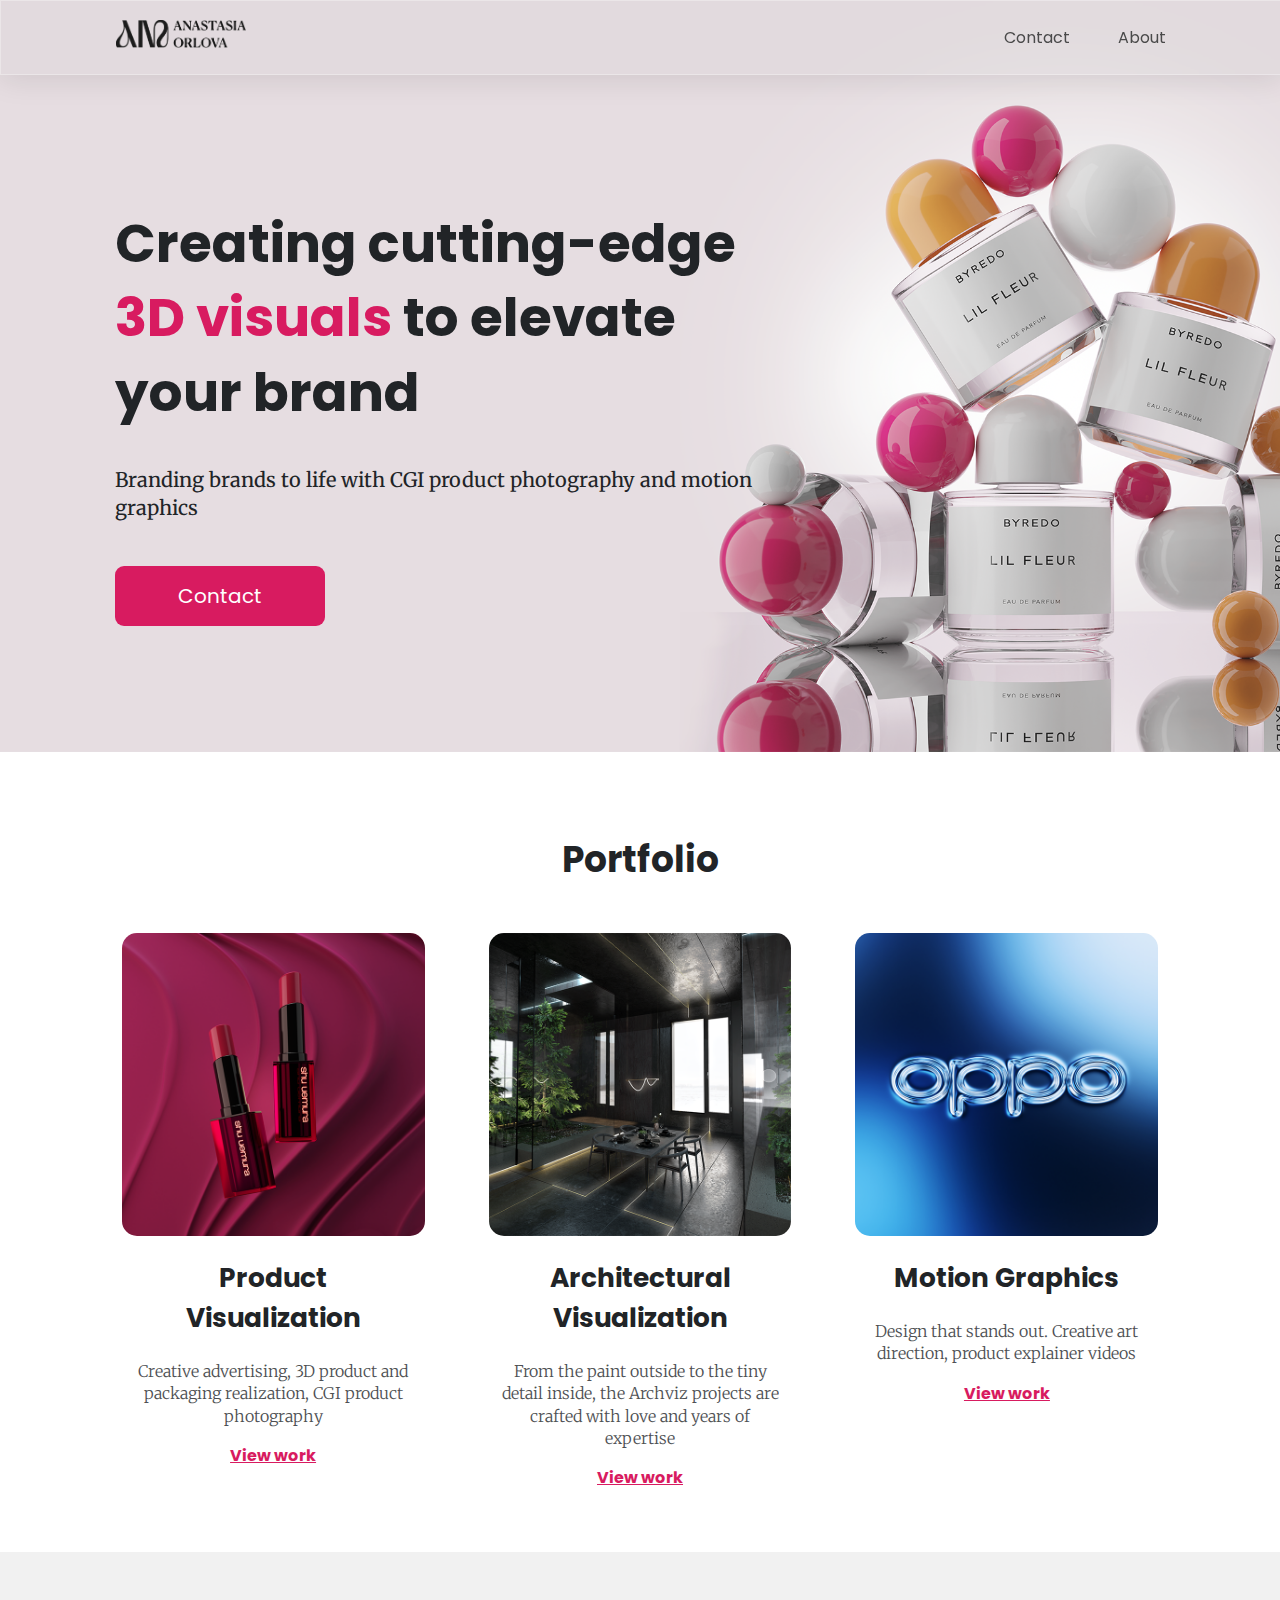
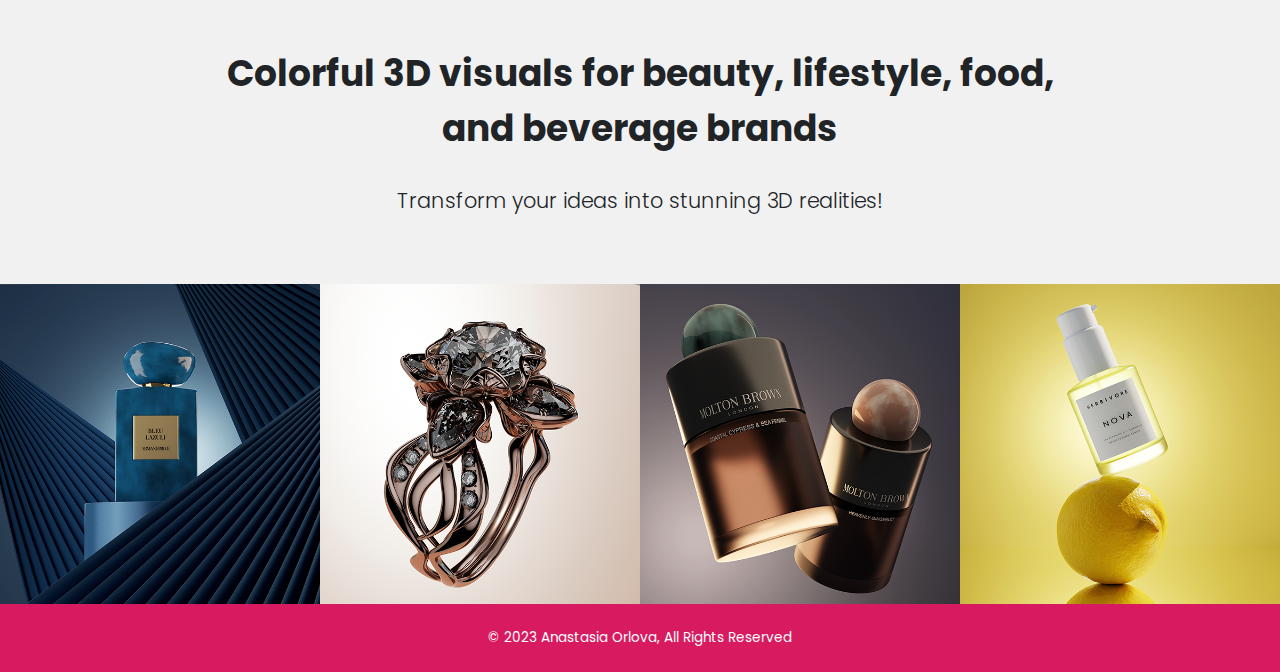
==== index.html @ b0668269 "Update index.html" ====
<!DOCTYPE html>
<html lang='en'>
<head>
  <title>3D Design</title>
  <meta charset="UTF-8">
  <meta name="description" content="3D Visualization Services - Creating selling 3D images for epic brands worldwide ">
  <meta name="keywords" content="3D, visualization, product_photography, CGI, CG, render, 3drender, archviz, design, 3dmodeling, vr, interior">
  <meta name="author" content="Anastasia Orlova">
  <meta name="viewport" content="width=device-width, initial-scale=1.0">
  <meta name="p:domain_verify" content="027a0eb1e0da44b0f646ec8a1334a52b"/>
   <link rel="icon" type="image/x-icon" href="/docs/assets/favicon.png">
  <link href="https://fonts.googleapis.com/css2?family=Poppins:wght@500;600;700;800&display=swap" rel="stylesheet">
  <link href="https://fonts.googleapis.com/css2?family=Merriweather:wght@300&display=swap" rel="stylesheet">
  <link href="https://fonts.googleapis.com/css2?family=Fraunces:wght@700&display=swap" rel="stylesheet">
  <link  rel="stylesheet" type="text/css" href="docs/assets/css/style.css">
</head>
  <!-- Google tag (gtag.js) -->
<script async src="https://www.googletagmanager.com/gtag/js?id=G-5R4CCQQ2V3"></script>
<script>
  window.dataLayer = window.dataLayer || [];
  function gtag(){dataLayer.push(arguments);}
  gtag('js', new Date());

  gtag('config', 'G-5R4CCQQ2V3');
</script>
<body>
  <!-- Header -->
  <header>
    <div class="content">
      <a href="/" class="desktop logo"><img class="logotype" src ="docs/assets/logoana.png"></a>
      <nav class="desktop">
        <ul>
          <li><a href="/contact">Contact</a></li>
          <li><a href="/about">About</a></li>
        </ul>
      </nav>

    </div>
  </header>

  <!-- Main Content -->
  <div class="main-content">

    <!-- Sign Up Section -->
    <div id="sign-up-section" class="banner">
      <div id="sign-up-cta">
        <div class="content center">
          <div class="header">
            <h1 class="striking">Creating cutting-edge <span class = "threed">3D visuals</span> to elevate your brand</h1>
          </div>
          <div class="email">
            <span class="text">
              Branding brands to life with CGI product photography and motion graphics
            </span>
            <a href="/contact">
            <div class="button">Contact</div></a>
          </div>
        </div>
      </div>
    </div>

    <!-- Features Section -->
    <div class="portfolio" id="portfol">
    <h2>Portfolio</h2>
    </div>

    <div id="features-section">
       
      <div class="feature">
        <div class="center">
          <a href="/product-visualization">  
          <div class="image-container">
            <img src="docs/assets/shuuemura_lipstick_cgi_product_photography_render_3d_orlova.png" alt="A CG shot of Shu Uemura lipsticks on abstract wavy background "/>
          </div>
          <div class="content">
            <h2>Product Visualization</h2>
            <h3>Creative advertising, 3D product and packaging realization, CGI product photography</h3>
            <p>View work</p>
          </div></a>
        </div>
      </div>
      <div class="feature">
        <div class="center"> 
          <a href="/architectural-visualization">  
              <div class="image-container">
            <img src="docs/assets/black_dining_room_interior_archviz_3d.png" alt="A 3d visualisation of a dining room in black tones "/>
          </div>
          <div class="content">
            <h2>Architectural Visualization</h2>
            <h3>From the paint outside to the tiny detail inside, the Archviz projects are crafted with love and years of expertise</h3>
            <p>View work</p>
          </div></a>
        </div>
      </div>
      <div class="feature">
        <div class="center">
          <a href="/motion-graphics">
          <div class="image-container">
            <img src="docs/assets/oppo1.png" alt="Oppo logo in blue tones" />
          </div>
          <div class="content">
            <h2>Motion Graphics</h2>
            <h3>Design that stands out. Creative art direction, product explainer videos</h3>
            <p>View work</p>
          </div></a>
        </div>
      </div>
    </div>

    <!-- Filters Section -->
    <div id="filters-section">
      <div class="content center">
        <h2>Colorful 3D visuals for beauty, lifestyle, food, and beverage brands</h2>
        <h3> Transform your ideas into stunning 3D realities!</h3>
      </div>
      <div class="images-container">
        <div class="image-container">
          <img src="docs/assets/blue_theme_3d_visualization_perfume.png" alt="A CG shot of Armani Prive Bleu lazuli perfume on a blue stand surrounded by blue folding fans"/>
        </div>
        <div class="image-container">
          <img src="docs/assets/diamond_ring_3d_modeling_product_visualization.png" alt="A 3d visualization of a flower-shaped diamond ring on a pink background "/>
        </div>
        <div class="image-container">
          <img src="docs/assets/MOLTON_BROWN_3D_beauty_anastasia_orlova_design.png" alt="A CG shot of two Molton Brown perfume bottles "/>
        </div>
        <div class="image-container extra">
          <img src="docs/assets/LEMON.png" />
        </div>
      </div>
    </div>

    <!-- Quotes Section -->
    <div id="quotes-section">
      <div class="content center">
        <span class="quote">“CGI is truly something that could create a brand new product photography Renaissance”</span>
      </div>
    </div>

    <!-- Footer -->
    <footer>
      <div class="content">
        <span class="copyright">© 2023  Anastasia Orlova, All Rights Reserved</span>
      </div>
    </footer>

  </div>
</body>
</html>
---- docs/assets/css/style.css ----
html, body {
    margin: 0 auto;
  max-width: 1920px;
    }

html {
  font-family: "Poppins";
  font-size: 16px;
}

.main-content {
  position: relative;
  top: 0rem; /* To offset for fixed header. */ 
}

.center {
  text-align: center;
}

a {
  text-decoration: none;
}

.button {
  border-radius: 9px;
  background-color:#D81B60;
  color: white;
  transition-property: background-color;
  transition-duration: 500ms;
}

.button:hover {
  color: #212427;
  background-color: white;
  border: 1px solid #212427;
}

.image-container {
  overflow: hidden;
}

.image-container img {
  display: block;
  width: 100%;

}


/* Header */

header {
  position: fixed;
  z-index: 1;
  width: 100%;
  border-bottom: solid 1px #c6c1c1;
  background-color: hsla(0,0%,82%,20%);
  box-shadow: 0 4px 30px rgba(0, 0, 0, 0.1);
  backdrop-filter: blur(5px);
  -webkit-backdrop-filter: blur(5px);
  border: 1px solid rgba(255, 255, 255, 0.3);
}

header .content {
position: relative;
  margin: 0 9%;
  display: flex;
  align-items: center;
  padding: .5rem 0;
}


.logotype {
  width: 130px;
  flex: 1;
 
}
header nav ul {
  display: flex;
  list-style-type: none;
  padding: 0;
}

nav li {
  padding-left: 3rem;
}

nav a {
  vertical-align: center;
  line-height: 1.5;
  font-size: 1rem;
  color: #4a4a4a;
  text-decoration:none;
}



nav li:last-child {
  
}



header .mobile {
  display: none;
}


header .logo {
  flex: 1;
  color: #212427;
  text-decoration: none;
}

/* Sign Up Section */

#sign-up-section {
    display: flex;
    justify-content: left;
    height: 47rem;
    justify-content: left;
    padding-left: 9%;
    background-image: url("../byredo-anastasia-orlova-cgi-3drender-product-photography.png");
    background-position: center;
    background-size: cover;
    background-repeat: no-repeat;
    position: relative;
    isolation: isolate;
  }

  #sign-up-section::after {
    content: '';
    position: absolute;
    background: white;
    inset: 0;
    z-index: -1;
    opacity: .1;
  }
  
  #sign-up-cta {
    position: relative;
    top: 171px;
    padding: 0 auto;
    
   
   
  }
  
  #sign-up-cta .content {
    width: 60%;
    font-family: "Poppins";
    font-size: 1.25rem;
    line-height: 1.4;
    color:#212427;
    margin: 0 ;
    padding: 0;
    text-align: left;
  }
  
  #sign-up-cta h1 {
    font-weight: 700;
    font-size: 3.325rem;
  }
  
  #sign-up-cta h2 {
    font-size: 2.25rem;
  }
  
  
  #sign-up-cta .button {
      width: 30%;
      height: 2.75rem;
      margin-left: 0;
      margin-right: auto;
      margin-top: 2.75rem;
      padding-top: 1rem;
      text-align: center;
      
  }
  .text {
    font-family: Merriweather;
  }
   
    #sign-up-cta .threed {
    color: #D81B60; 
  }
  
  

/* Features Section */


.portfolio h2 {
    margin-top: 5rem;
    margin-bottom: 0;
    text-align: center;
    font-size: 2.25rem;
    font-weight: bold;
    color: #212427
   }
   

#features-section {
    
    display: flex;
    flex-wrap: wrap;
    justify-content: space-between;
    padding: 1rem 7%;
    background-color: white;
}

.feature {
  flex: 1;
  padding: 20px;
  margin: 10px 12px;
  background-color: white;
}

.feature .image-container {
    height: 65%;
    border-radius: 15px;
    margin: 0 auto;
    transition: 500ms;
  }
  .feature .image-container:hover  {
    transform: scale(1.05);
}

.feature .content {
  padding: 0px 10px;
}

.feature p {
  text-align: center;
  color: #D81B60;
  font-weight: bold;
  text-decoration: underline;
}

.feature h2 {
    padding-bottom: 0;
    font-size: 1.65rem;
    font-weight: bold;
    color:#212427;
    transition-property: length;
    transition-duration: 1s;
    transition-delay: 500ms;
  }

.feature h3 {
  font-family: Merriweather;
  font-size: 1rem;
  line-height: 1.4;
  font-weight: 300;
  color: #212427;
  opacity: 0.8;
}



/* Filters Section */

#filters-section {
  padding: 4rem 0 0;
  background-color: hsla(0,0%,82%,30%);
}

#filters-section .content {
  padding: 0;
  margin-bottom: 5rem;
  width: 70%;
  text-align: center;
  margin: 0 auto;
  padding-bottom: 3rem;
}

#filters-section .content h2 {
  font-size: 2.25rem;
  font-weight: bold;
  color: #212427;
}

#filters-section .content h3 {
  font-size: 1.3rem;
  line-height: 1.4;
  font-weight: 300;
  color: #212427;
}

#filters-section .images-container {
  display: flex;
  max-width: 100%;
  padding: 0;
  pointer-events: none;
}




/* Quotes Section */

#quotes-section {
    display: none;
  background-color: white;
}

#quotes-section .content {
  display: flex;
  align-items: center;
  justify-content: center;
  padding: 5rem 1.5rem;
}

#quotes-section .quote {
  
  font-family: "Merriweather";
  font-size: 1.5rem;
  line-height: 1.1;
  font-style: none;
  color: #191714;
}

#quotes-section .quote-citation {
  height: 1.875rem;
}




/* Footer */

footer {
  background-color:#D81B60;
  padding: 1.5rem 2rem;
}

footer .content {
  color:white;
  display: flex;
  text-align: center;
  font-size: .85rem;
}

footer .copyright {
  flex-grow: 1;
}

@media only screen and (max-width: 1024px) {
  #sign-up-cta h1 {
    font-size: 2.8rem;
  }
}


@media only screen and (max-width: 895px)  {

   
  
    
        #sign-up-section {
            
            height: 38rem;
            justify-content: left;
            padding: 0 2.65rem;
          }
        
          #sign-up-cta .button {
            font-size: 1rem;
            width: 45%;
         
          }

          #sign-up-cta {
            top: 120px;
          }
          #sign-up-cta .content {
            width: 100%;
            max-width: 500px;
            text-align: left;
                margin: 0 auto;
          }
        
        
          #sign-up-cta h1 {
            font-size: 2.8rem;
          }
        
          #sign-up-cta h2 {
            font-size: 2.25rem;
          }
        
          .portfolio h2 {
            
           }
  #features-section {
    padding: 1.75rem 0;
    height: auto;
    flex-direction: column; 
  }

  .feature {
    margin: 0px 2rem;
    
  }

  .feature h2 {
    
    font-size: 1.65rem;
    line-height: 1.3;
  }

  .feature h3 {
    font-size: 1rem;
    padding-bottom: 2.2rem;
  }

  #quotes-section .content {
    padding: 3rem 3rem;
  }
  #quotes-section .quote {
    font-size: 1.5rem;
    line-height: 1.4;
}
}

@media only screen and (max-width: 600px) {


    #sign-up-section {
        height: 38rem;
        justify-content: center;
        background-position: 72%;
    position: relative;
    isolation: isolate;
  }
  #sign-up-section::after {
    content: '';
    position: absolute;
    background: white;
    inset: 0;
    z-index: -1;
    opacity: .4;
  }

      #sign-up-cta {
        top: 140px;
      }
    
      #sign-up-cta h1 {
        font-size: 2.45rem;
      }
    
      #sign-up-cta h2 {
        font-size: 2rem;
      }
      .portfolio h2 {
        display: none;
       }
  #features-section {
    flex-flow: column;
    padding: 0;
  }

  .feature {
    margin:0;
    padding: 0 2.65rem;
    
  }
    .feature p {
    color: #212427;
    padding: 10px;
    border: 1px solid #212427;
    border-radius: 9px;
    margin: 0 auto 4rem;
    text-decoration: none;
  }

  .feature .content {
    padding: 0;
  }
  .feature h2 {
    padding-top: 0;
    margin-bottom: 0.7rem;
    font-size: 1.65rem;
    line-height: 1.3;
  }

  .feature h3 {
    font-size: 1rem;
     margin: 0;
    padding-bottom: 1.5rem;
  }

  #features-section {
    margin-top: 2.65rem;
      }

  #filters-section {
    padding: 2.5rem 0 0 0;
  }

  #filters-section .content {
    margin: 0 auto;
  }

  #filters-section .content h2 {
     font-size: 1.65rem;
    line-height: 1.4;
    font-weight: 700;
  }

  #filters-section .content h3 {
    font-size: 1rem;
   
  }

  #filters-section .images-container {
    padding: 0;
  }

  #filters-section .extra {
    display: none;
  }

  #quotes-section .content {
    flex-flow: column;
    padding: 3rem 2.65rem;
  }

  #quotes-section .quote {
    font-size: 1.2rem;
    line-height: 1.4;
  }

  #quotes-section .quote-citation {
    display: block;
    padding-top: 1rem;
    margin: auto;
  }

  footer .content {
    font-size: .625rem;
  }
}

@media only screen and (max-width: 500px) {
  header .logo {
    font-size: 0.75rem;
  }
  nav a {
    font-size: 0.75rem;
  }

  .main-content {
    position: relative; 
  }

  #sign-up-cta {
  top: 110px;
  }
 
#sign-up-section {
    height: 43rem;
    justify-content: center;
    padding: 0 2.65rem;
    background-position: 35%;
    position: relative;
    isolation: isolate;
  }
  #sign-up-section::after {
    content: '';
    position: absolute;
    background: white;
    inset: 0;
    z-index: -1;
    opacity: .3;
  }

  #sign-up-cta .button {
    font-size: 1rem;
    width: 100%;
      height: 2.45rem;
  }
  #sign-up-cta .content {
    width: 100%;
    text-align: left;
    margin: 0 auto;
  }

 
}


@media only screen and (max-width: 895px) {
  nav li:last-child {
    display: block;
  }

}


@media only screen and (max-width: 372px) {
    #sign-up-cta {
        top: 90px;
        }
        #sign-up-cta h1 {
            font-size: 2.45rem;
          }
          #sign-up-cta h2 {
            font-size: 1.5rem;
          }
        
}
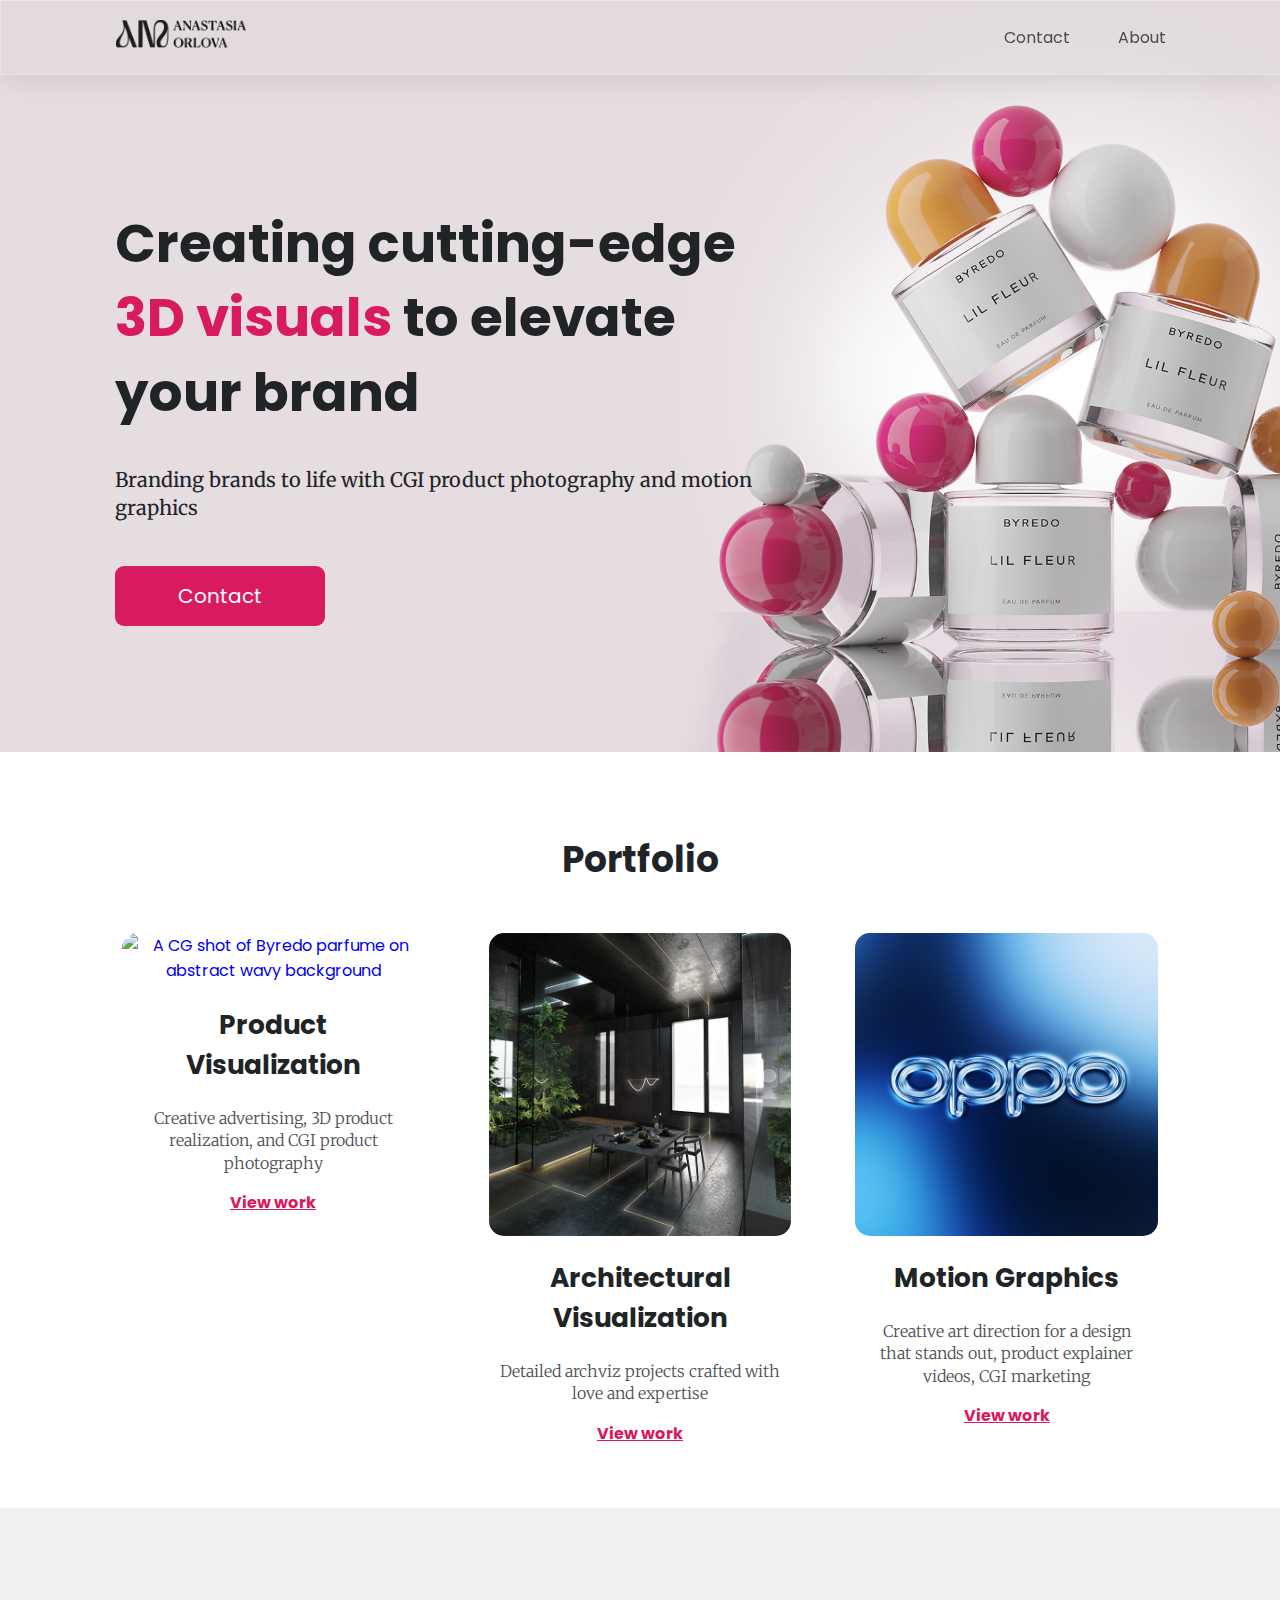
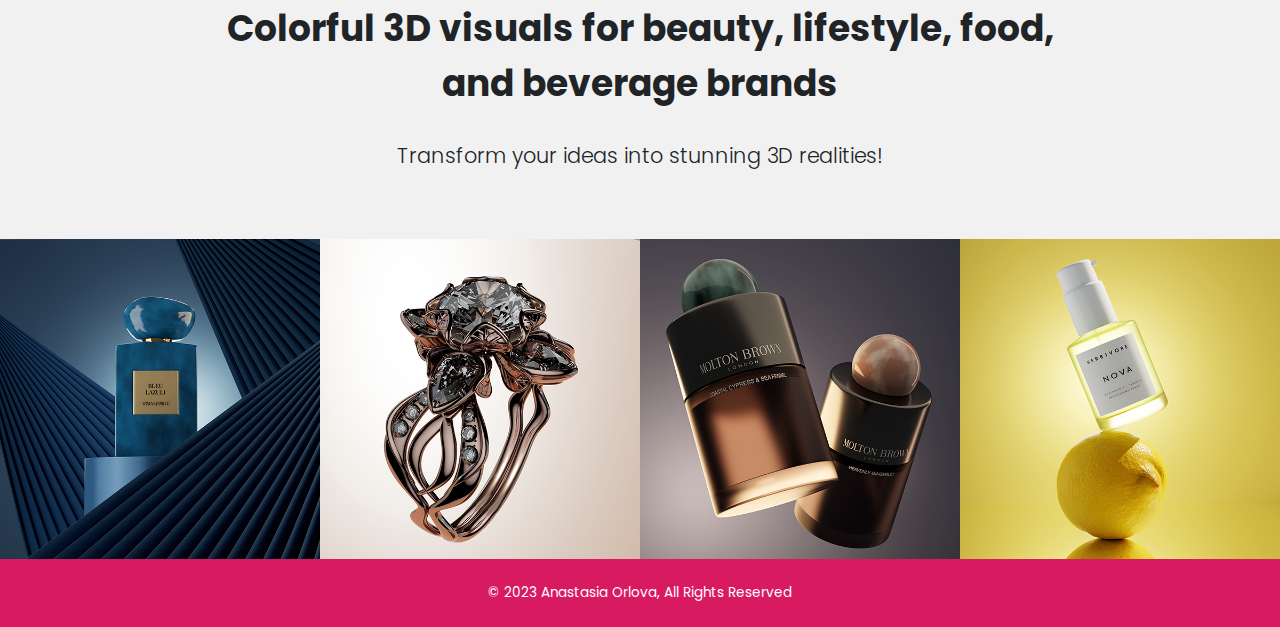
==== commit 1189ad1a: "Update index.html" ====
--- a/index.html
+++ b/index.html
@@ -71,11 +71,11 @@
         <div class="center">
           <a href="/product-visualization">  
           <div class="image-container">
-            <img src="docs/assets/shuuemura_lipstick_cgi_product_photography_render_3d_orlova.png" alt="A CG shot of Shu Uemura lipsticks on abstract wavy background "/>
+            <img src="docs/assets/byredo3d.png" alt="A CG shot of Byredo parfume on abstract wavy background "/>
           </div>
           <div class="content">
             <h2>Product Visualization</h2>
-            <h3>Creative advertising, 3D product and packaging realization, CGI product photography</h3>
+            <h3>Creative advertising, 3D product realization, and CGI product photography</h3>
             <p>View work</p>
           </div></a>
         </div>
@@ -88,7 +88,7 @@
           </div>
           <div class="content">
             <h2>Architectural Visualization</h2>
-            <h3>From the paint outside to the tiny detail inside, the Archviz projects are crafted with love and years of expertise</h3>
+            <h3>Detailed archviz projects crafted with love and expertise</h3>
             <p>View work</p>
           </div></a>
         </div>
@@ -101,7 +101,7 @@
           </div>
           <div class="content">
             <h2>Motion Graphics</h2>
-            <h3>Design that stands out. Creative art direction, product explainer videos</h3>
+            <h3>Creative art direction for a design that stands out, product explainer videos, CGI marketing </h3>
             <p>View work</p>
           </div></a>
         </div>
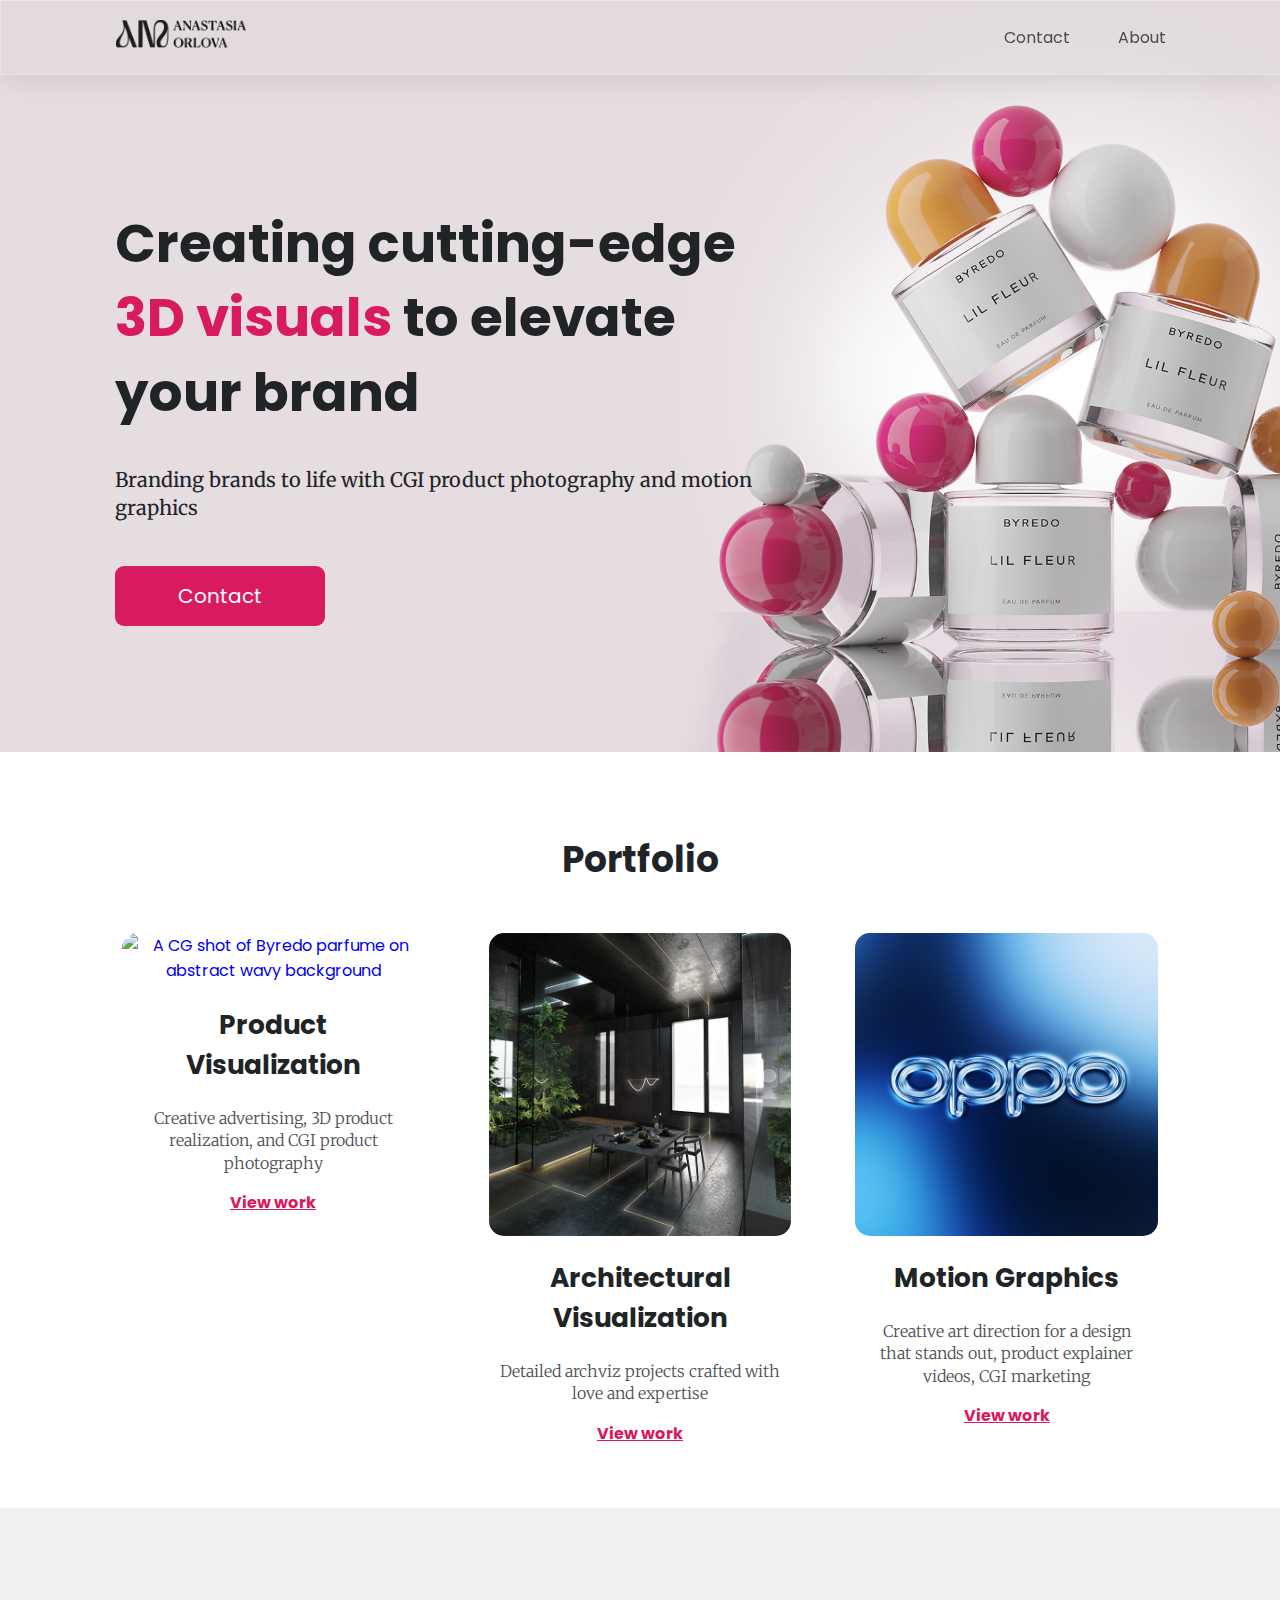
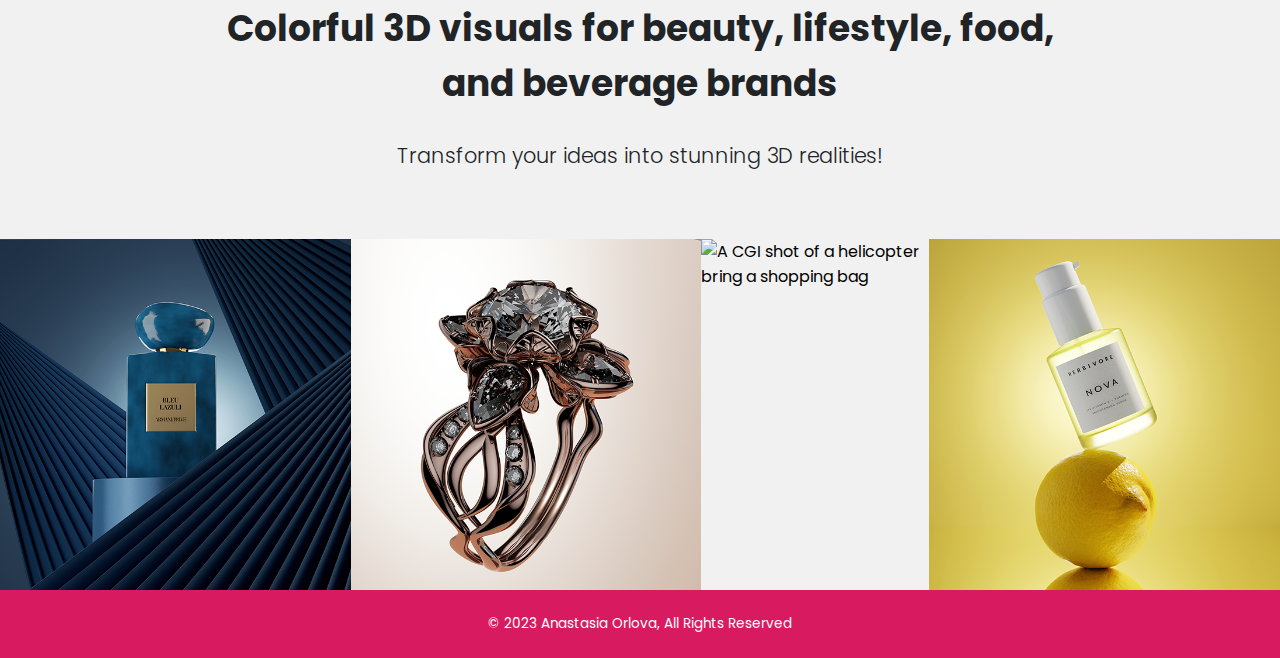
==== commit fe2992b9: "Update index.html" ====
--- a/index.html
+++ b/index.html
@@ -122,7 +122,7 @@
           <img src="docs/assets/diamond_ring_3d_modeling_product_visualization.png" alt="A 3d visualization of a flower-shaped diamond ring on a pink background "/>
         </div>
         <div class="image-container">
-          <img src="docs/assets/MOLTON_BROWN_3D_beauty_anastasia_orlova_design.png" alt="A CG shot of two Molton Brown perfume bottles "/>
+          <img src="docs/assets/final-varudai-1080px.png" alt="A CGI shot of a helicopter bring a shopping bag "/>
         </div>
         <div class="image-container extra">
           <img src="docs/assets/LEMON.png" />
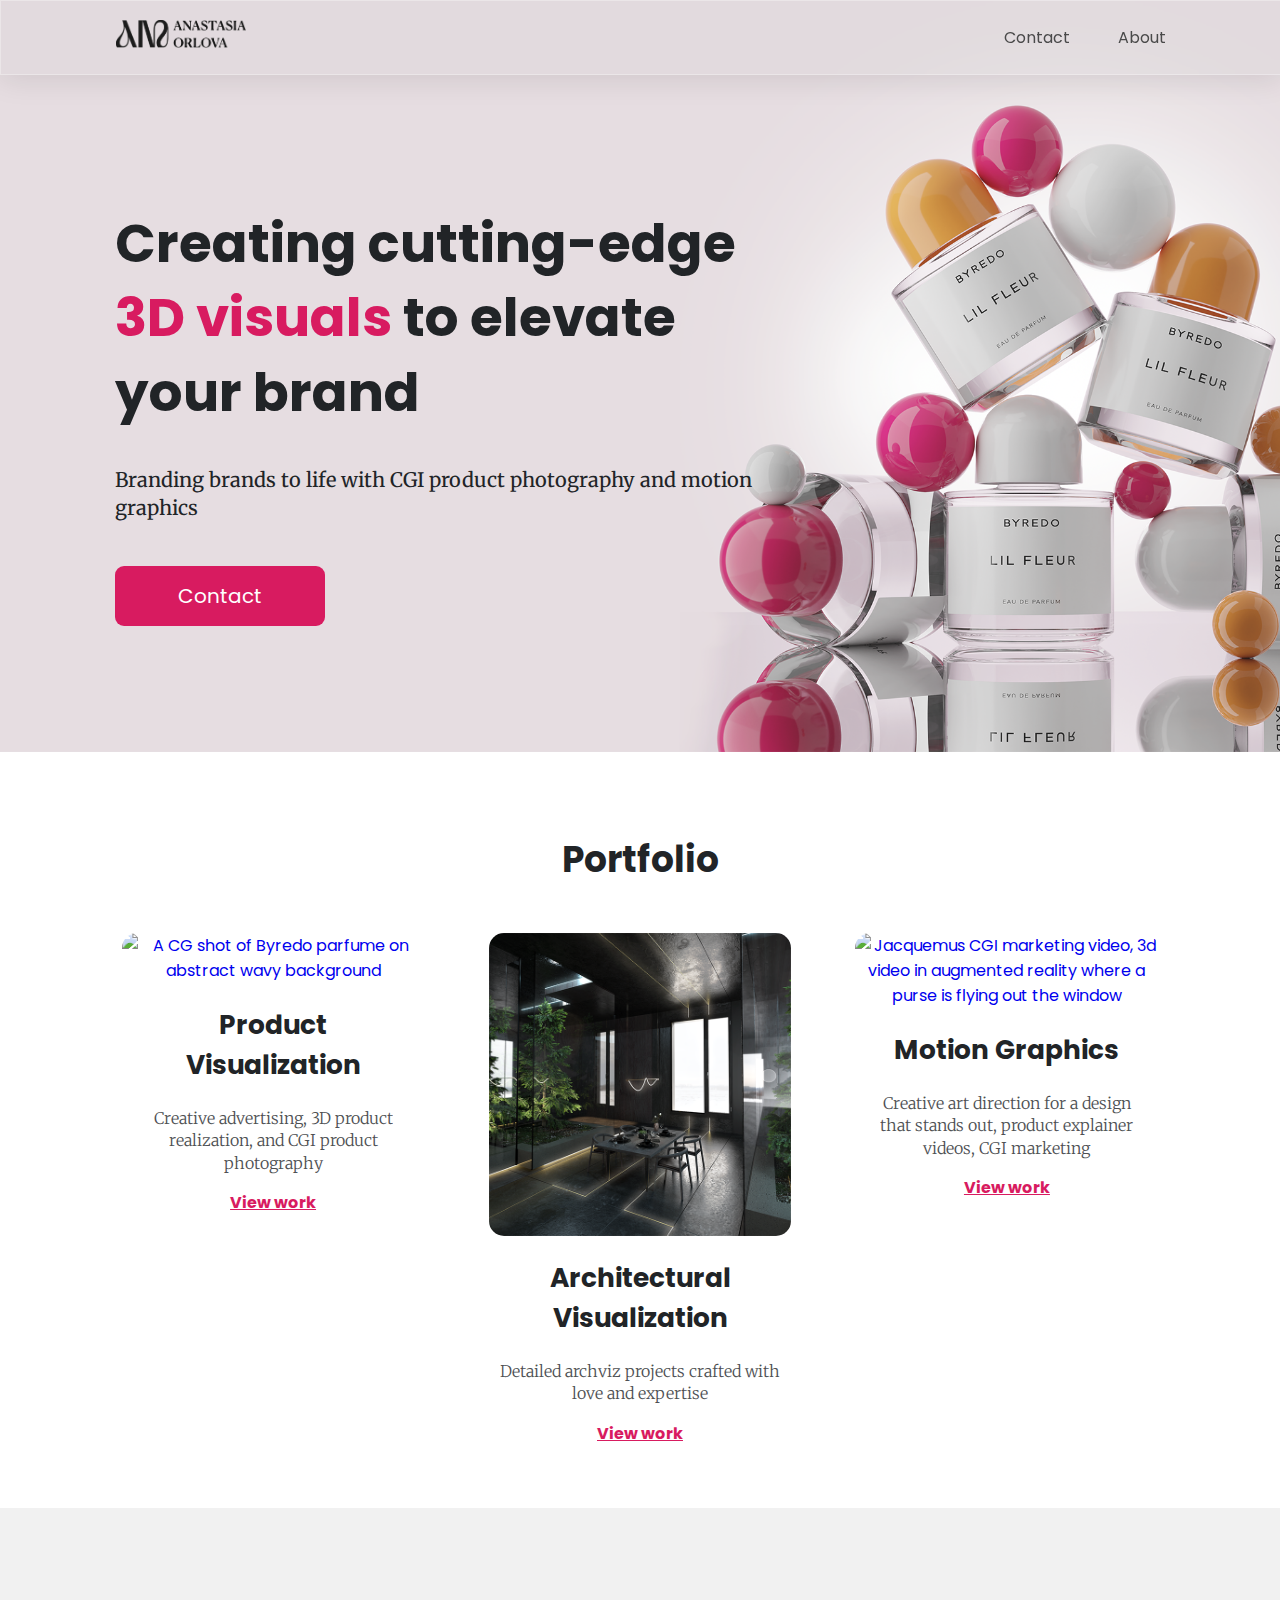
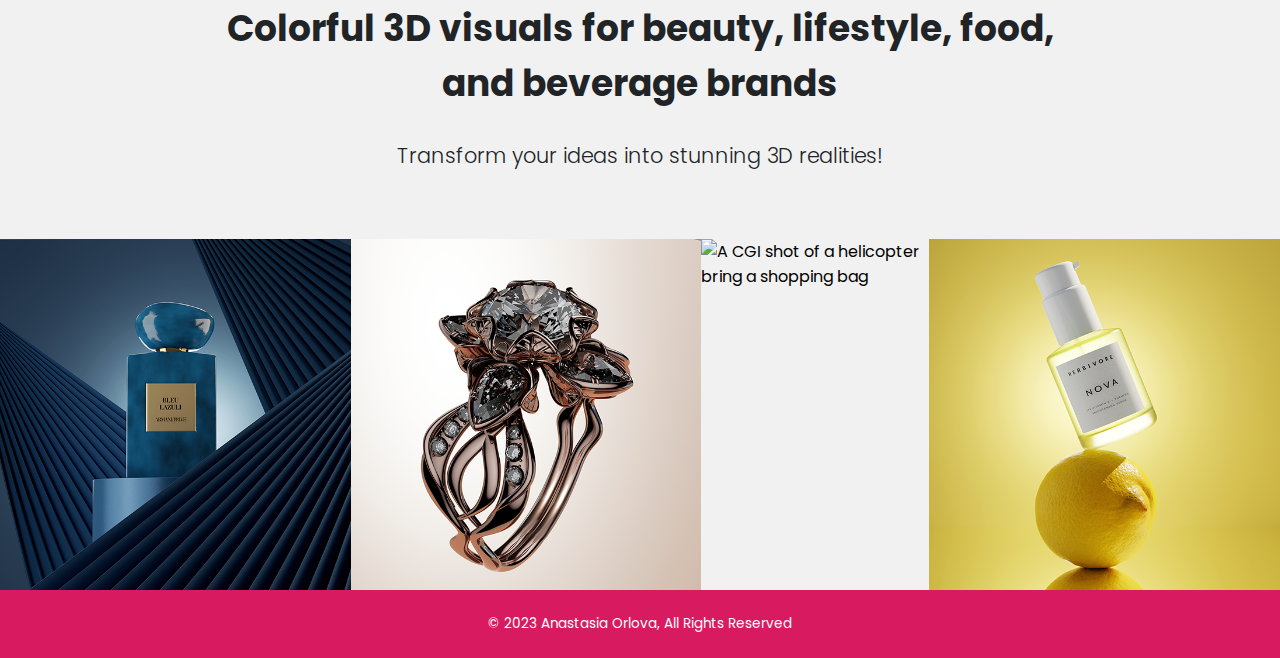
==== commit 3ee7d1ca: "Update index.html" ====
--- a/index.html
+++ b/index.html
@@ -97,7 +97,7 @@
         <div class="center">
           <a href="/motion-graphics">
           <div class="image-container">
-            <img src="docs/assets/oppo1.png" alt="Oppo logo in blue tones" />
+            <img src="docs/assets/JACQ-cgi.png" alt="Jacquemus CGI marketing video, 3d video in augmented reality where a purse is flying out the window" />
           </div>
           <div class="content">
             <h2>Motion Graphics</h2>
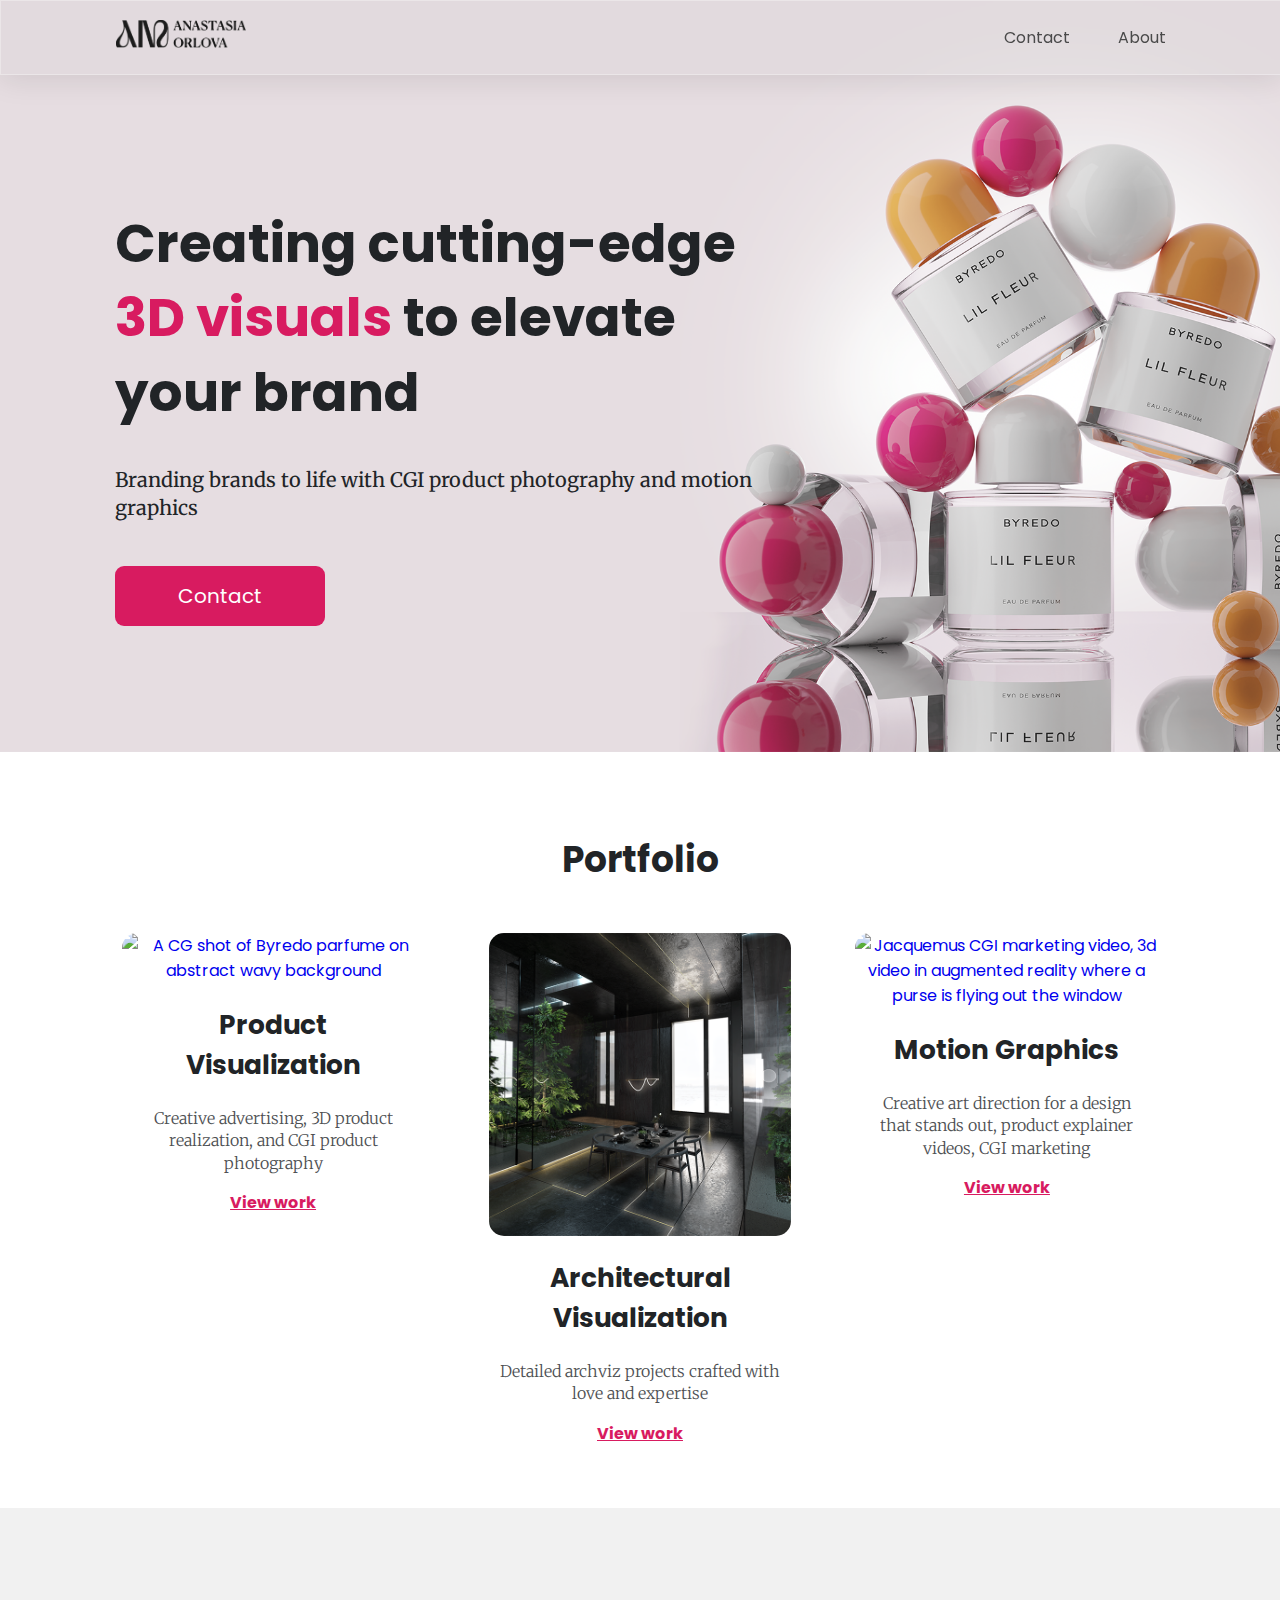
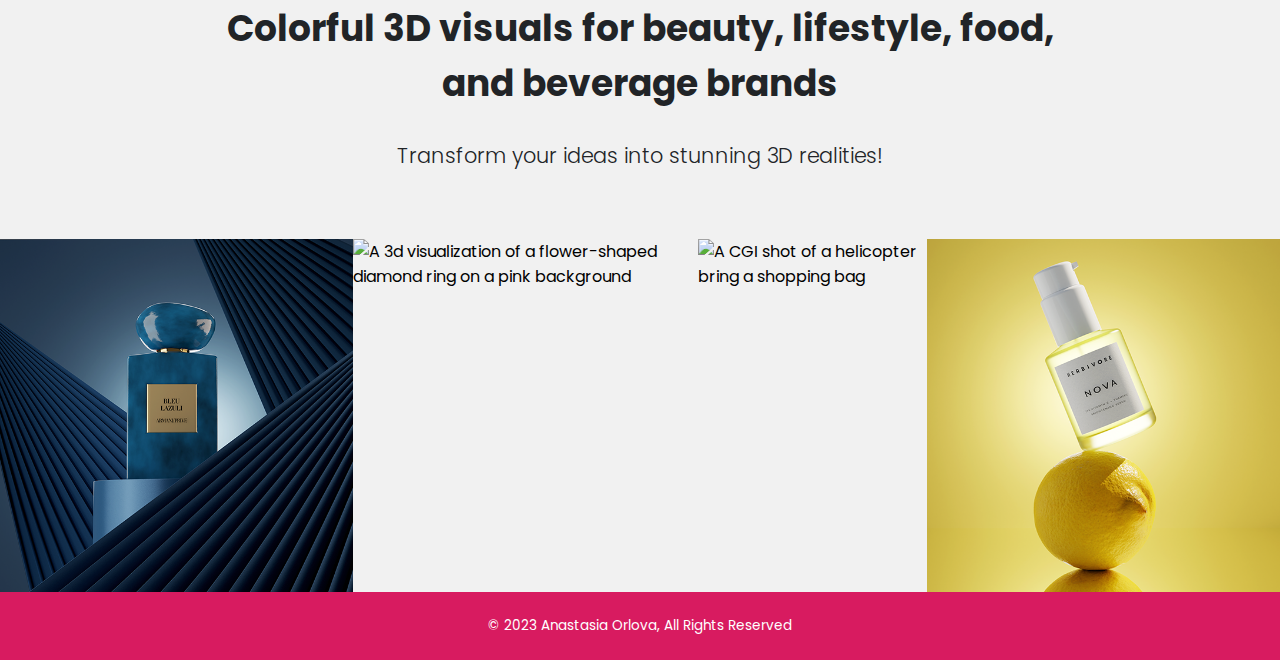
==== commit 1701814c: "Update index.html" ====
--- a/index.html
+++ b/index.html
@@ -97,7 +97,7 @@
         <div class="center">
           <a href="/motion-graphics">
           <div class="image-container">
-            <img src="docs/assets/JACQ-cgi.png" alt="Jacquemus CGI marketing video, 3d video in augmented reality where a purse is flying out the window" />
+            <img src="docs/assets/JACQ-cgi.jpg" alt="Jacquemus CGI marketing video, 3d video in augmented reality where a purse is flying out the window" />
           </div>
           <div class="content">
             <h2>Motion Graphics</h2>
@@ -119,10 +119,10 @@
           <img src="docs/assets/blue_theme_3d_visualization_perfume.png" alt="A CG shot of Armani Prive Bleu lazuli perfume on a blue stand surrounded by blue folding fans"/>
         </div>
         <div class="image-container">
-          <img src="docs/assets/diamond_ring_3d_modeling_product_visualization.png" alt="A 3d visualization of a flower-shaped diamond ring on a pink background "/>
+          <img src="docs/assets/pendant-3d-rendering.png" alt="A 3d visualization of a flower-shaped diamond ring on a pink background "/>
         </div>
         <div class="image-container">
-          <img src="docs/assets/final-varudai-1080px.png" alt="A CGI shot of a helicopter bring a shopping bag "/>
+          <img src="docs/assets/final-varudai600.png" alt="A CGI shot of a helicopter bring a shopping bag "/>
         </div>
         <div class="image-container extra">
           <img src="docs/assets/LEMON.png" />
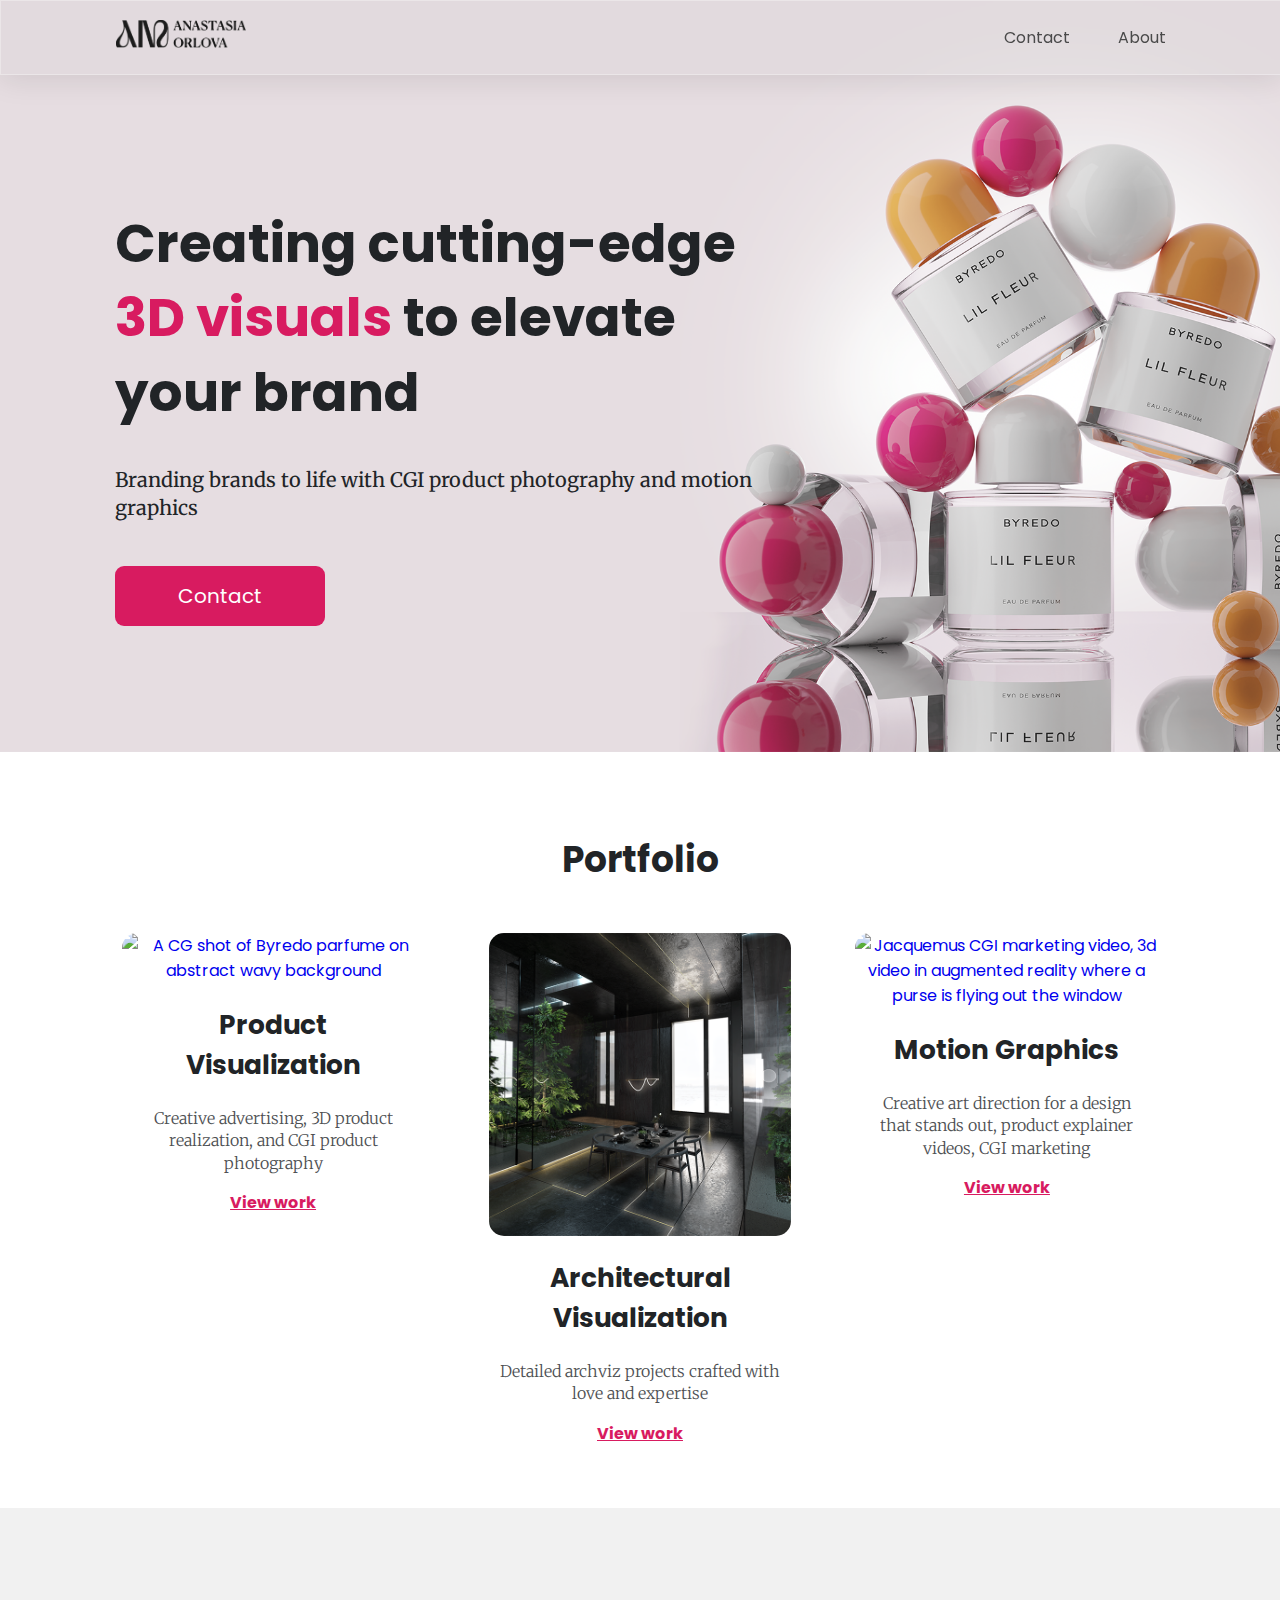
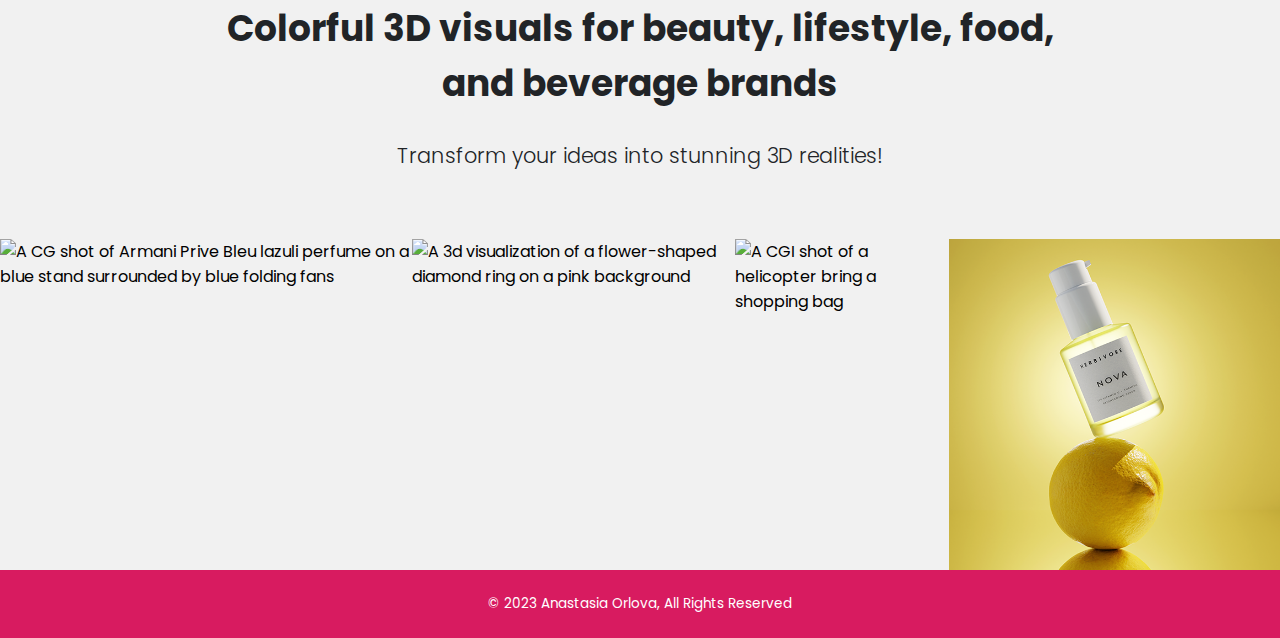
==== commit 4b445296: "Update index.html" ====
--- a/index.html
+++ b/index.html
@@ -116,7 +116,7 @@
       </div>
       <div class="images-container">
         <div class="image-container">
-          <img src="docs/assets/blue_theme_3d_visualization_perfume.png" alt="A CG shot of Armani Prive Bleu lazuli perfume on a blue stand surrounded by blue folding fans"/>
+          <img src="docs/assets/LANEIGE-berry-cgi-600.png" alt="A CG shot of Armani Prive Bleu lazuli perfume on a blue stand surrounded by blue folding fans"/>
         </div>
         <div class="image-container">
           <img src="docs/assets/pendant-3d-rendering.png" alt="A 3d visualization of a flower-shaped diamond ring on a pink background "/>
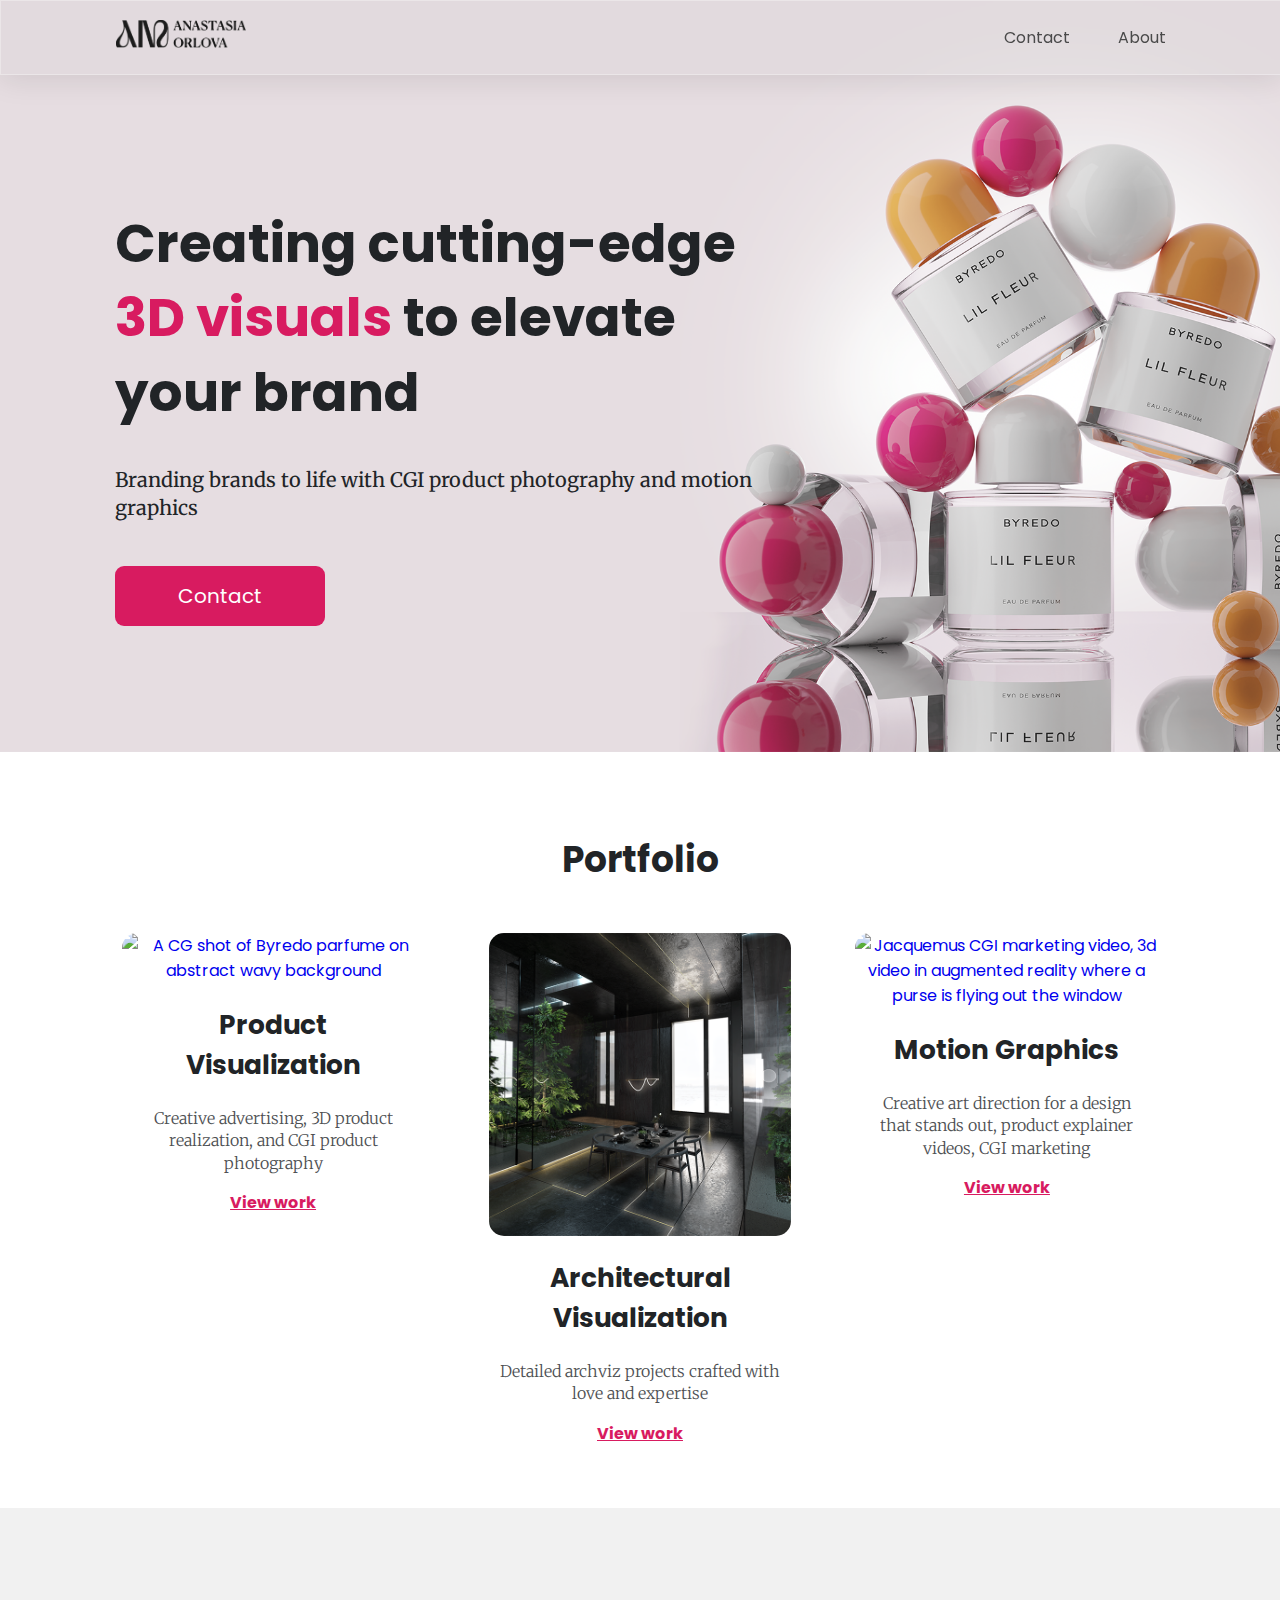
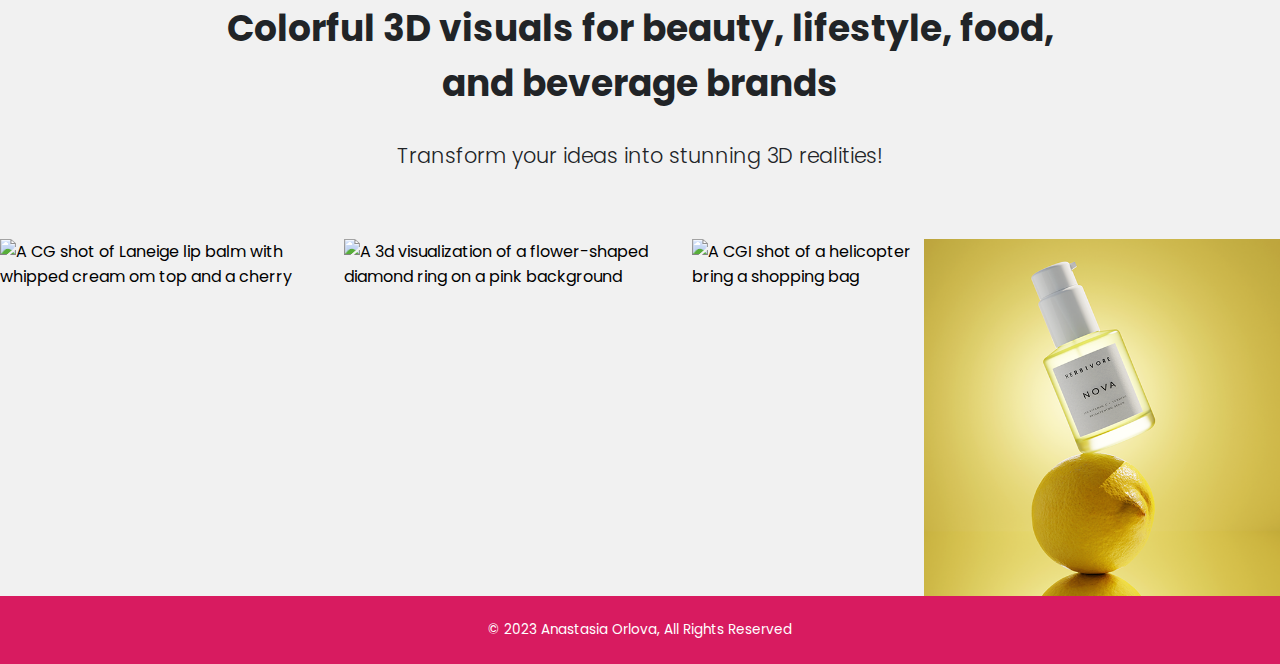
==== commit 8ad33f8c: "Update index.html" ====
--- a/index.html
+++ b/index.html
@@ -116,7 +116,7 @@
       </div>
       <div class="images-container">
         <div class="image-container">
-          <img src="docs/assets/LANEIGE-berry-cgi-600.png" alt="A CG shot of Armani Prive Bleu lazuli perfume on a blue stand surrounded by blue folding fans"/>
+          <img src="docs/assets/LANEIGE-berry-cgi-600.png" alt="A CG shot of Laneige lip balm with whipped cream om top and a cherry"/>
         </div>
         <div class="image-container">
           <img src="docs/assets/pendant-3d-rendering.png" alt="A 3d visualization of a flower-shaped diamond ring on a pink background "/>
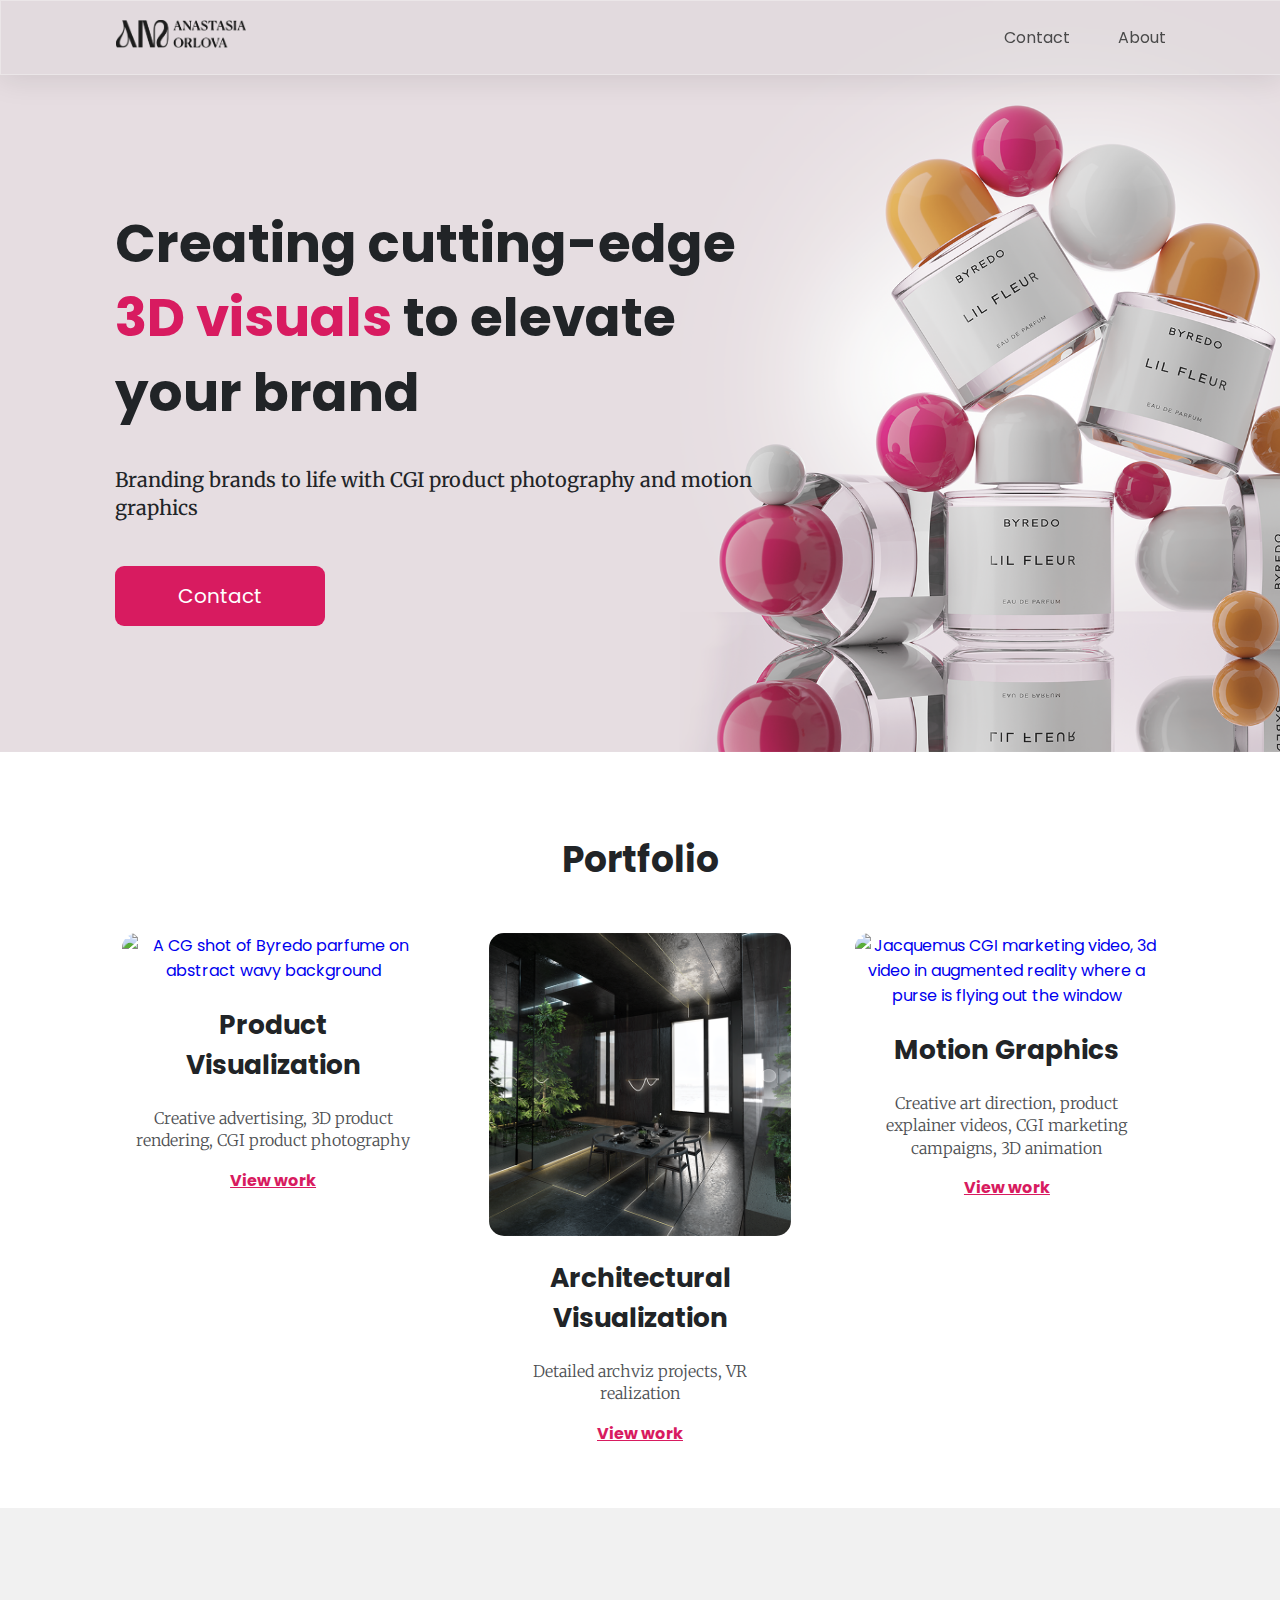
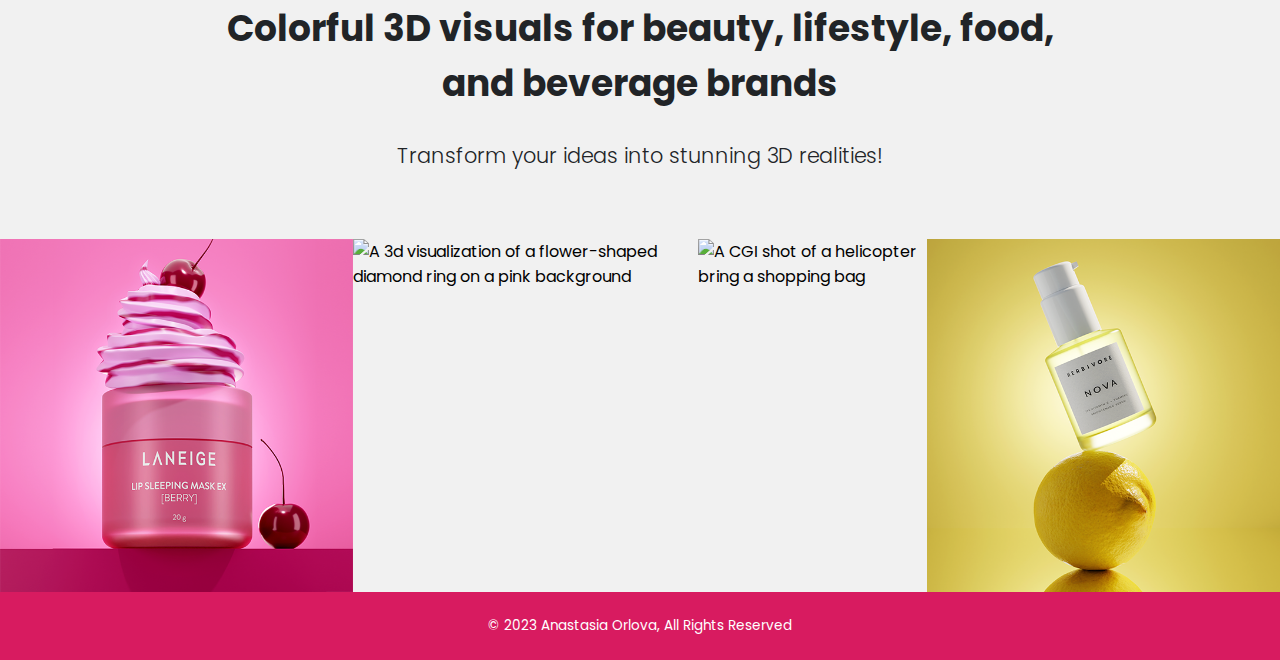
==== commit cf369284: "Update index.html" ====
--- a/index.html
+++ b/index.html
@@ -75,7 +75,7 @@
           </div>
           <div class="content">
             <h2>Product Visualization</h2>
-            <h3>Creative advertising, 3D product realization, and CGI product photography</h3>
+            <h3>Creative advertising, 3D product rendering, CGI product photography</h3>
             <p>View work</p>
           </div></a>
         </div>
@@ -88,7 +88,7 @@
           </div>
           <div class="content">
             <h2>Architectural Visualization</h2>
-            <h3>Detailed archviz projects crafted with love and expertise</h3>
+            <h3>Detailed archviz projects, VR realization</h3>
             <p>View work</p>
           </div></a>
         </div>
@@ -101,7 +101,7 @@
           </div>
           <div class="content">
             <h2>Motion Graphics</h2>
-            <h3>Creative art direction for a design that stands out, product explainer videos, CGI marketing </h3>
+            <h3>Creative art direction, product explainer videos, CGI marketing campaigns, 3D animation</h3>
             <p>View work</p>
           </div></a>
         </div>
